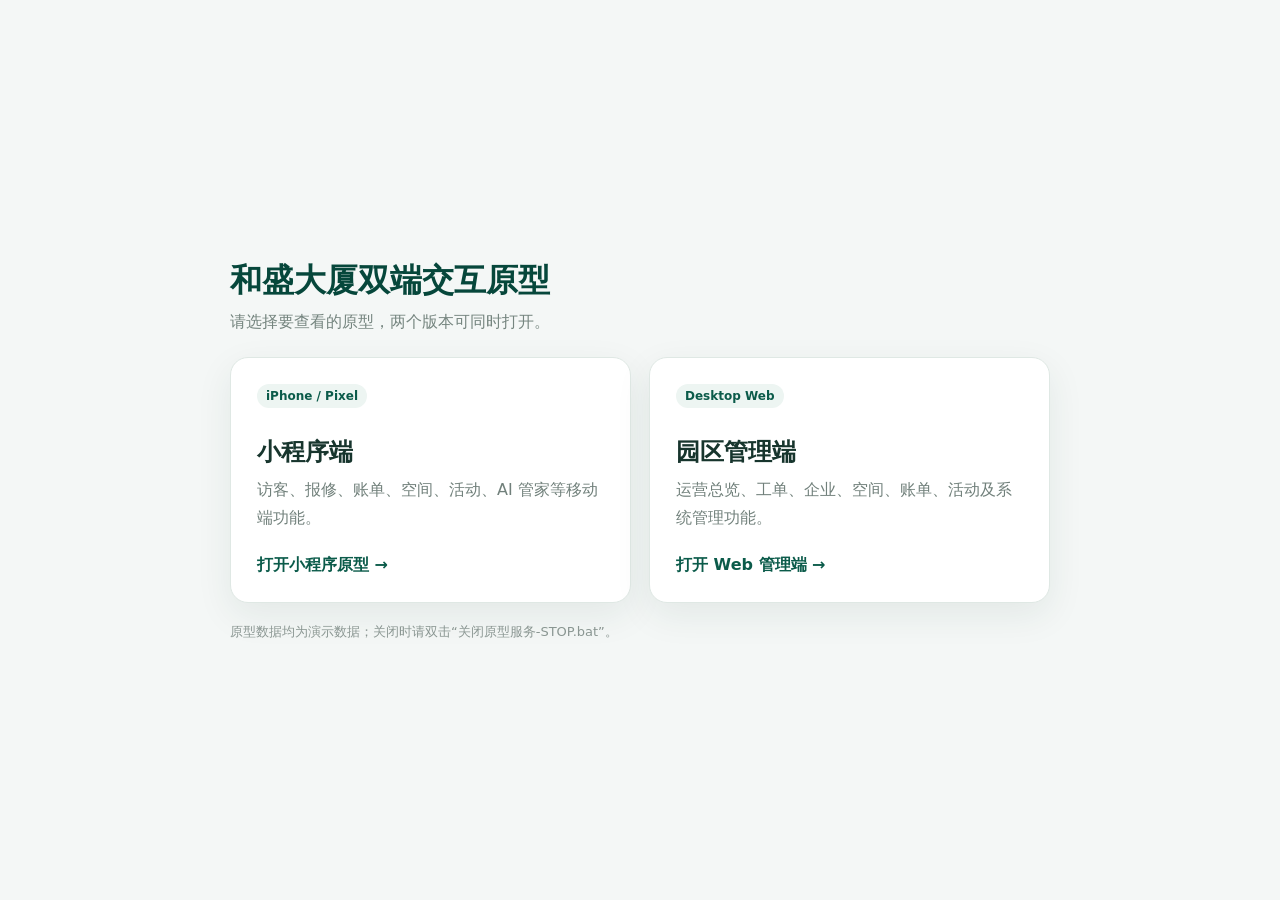
==== index.html @ 1fd6a9f7 "chore: initial commit of existing prototype Co-Authored-By: Claude <noreply@anthropic.com>" ====
<!doctype html>
<html lang="zh-CN">
<head>
  <meta charset="UTF-8" />
  <meta name="viewport" content="width=device-width, initial-scale=1" />
  <title>和盛大厦双端原型</title>
  <style>
    * { box-sizing: border-box; }
    body { margin: 0; min-height: 100vh; display: grid; place-items: center; padding: 32px; background: #f4f7f6; color: #17352d; font-family: "Microsoft YaHei", system-ui, sans-serif; }
    main { width: min(820px, 100%); }
    header { margin-bottom: 24px; }
    h1 { margin: 0; color: #06473b; font-size: 32px; }
    header p { margin: 9px 0 0; color: #75857f; }
    .grid { display: grid; grid-template-columns: repeat(2, minmax(0, 1fr)); gap: 18px; }
    a { display: block; min-height: 220px; padding: 26px; border: 1px solid #dfe8e4; border-radius: 18px; background: white; color: inherit; text-decoration: none; box-shadow: 0 12px 36px rgba(25, 62, 52, .08); transition: transform .18s, box-shadow .18s; }
    a:hover { transform: translateY(-3px); box-shadow: 0 18px 42px rgba(25, 62, 52, .14); }
    .tag { display: inline-block; padding: 5px 9px; border-radius: 999px; background: #edf5f2; color: #0b5b4a; font-size: 12px; font-weight: 700; }
    h2 { margin: 28px 0 8px; font-size: 24px; }
    a p { margin: 0; color: #71807b; line-height: 1.7; }
    strong { display: inline-block; margin-top: 24px; color: #0b5b4a; }
    footer { margin-top: 20px; color: #8a9692; font-size: 13px; }
    @media (max-width: 640px) { .grid { grid-template-columns: 1fr; } body { padding: 20px; } }
  </style>
</head>
<body>
  <main>
    <header><h1>和盛大厦双端交互原型</h1><p>请选择要查看的原型，两个版本可同时打开。</p></header>
    <section class="grid">
      <a href="http://localhost:18081/" target="_blank" rel="noreferrer">
        <span class="tag">iPhone / Pixel</span><h2>小程序端</h2><p>访客、报修、账单、空间、活动、AI 管家等移动端功能。</p><strong>打开小程序原型 →</strong>
      </a>
      <a href="http://localhost:18082/" target="_blank" rel="noreferrer">
        <span class="tag">Desktop Web</span><h2>园区管理端</h2><p>运营总览、工单、企业、空间、账单、活动及系统管理功能。</p><strong>打开 Web 管理端 →</strong>
      </a>
    </section>
    <footer>原型数据均为演示数据；关闭时请双击“关闭原型服务-STOP.bat”。</footer>
  </main>
</body>
</html>
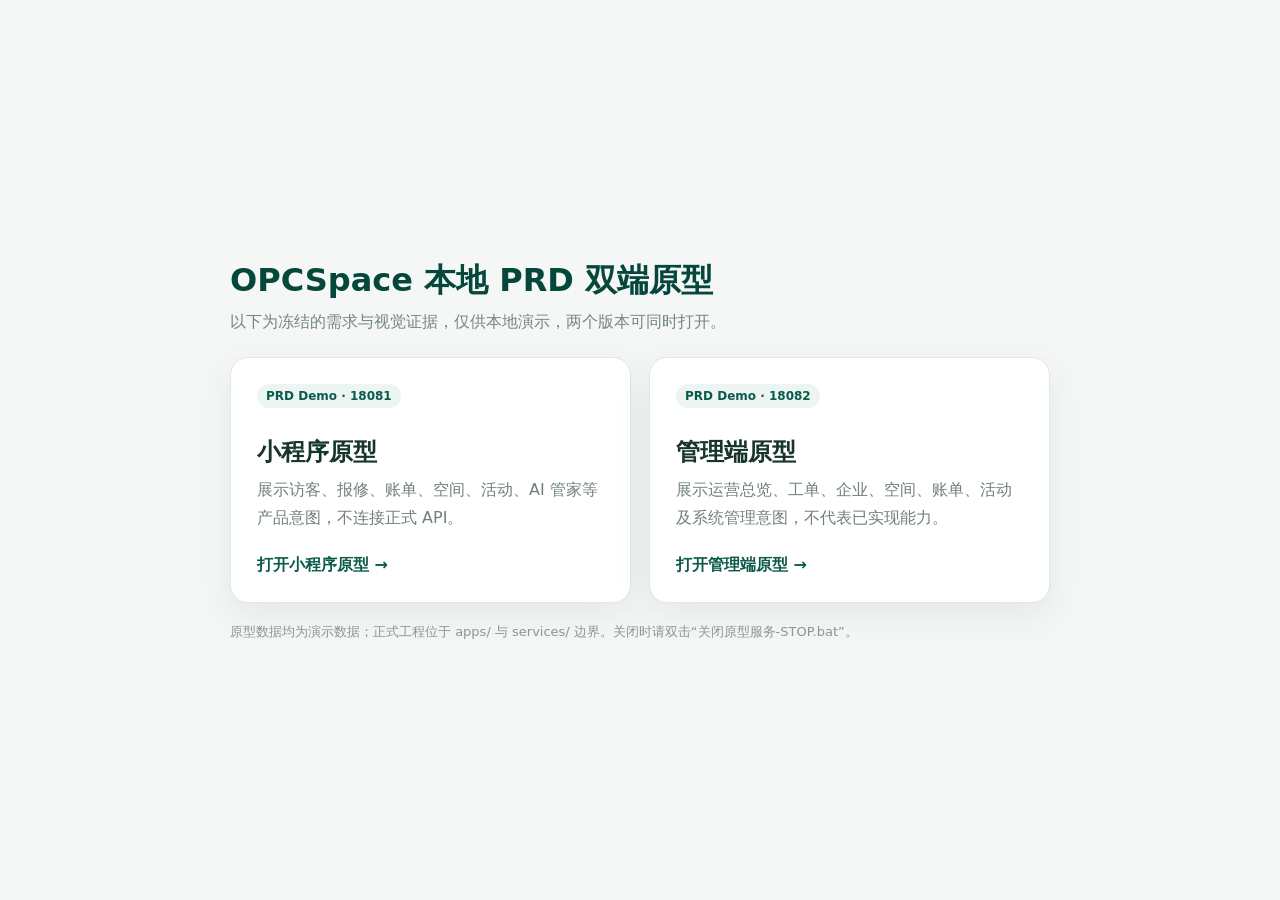
==== commit 15a7d9e5: "chore: establish native opcspace foundation" ====
--- a/index.html
+++ b/index.html
@@ -3,7 +3,7 @@
 <head>
   <meta charset="UTF-8" />
   <meta name="viewport" content="width=device-width, initial-scale=1" />
-  <title>和盛大厦双端原型</title>
+  <title>OPCSpace 本地 PRD 双端原型</title>
   <style>
     * { box-sizing: border-box; }
     body { margin: 0; min-height: 100vh; display: grid; place-items: center; padding: 32px; background: #f4f7f6; color: #17352d; font-family: "Microsoft YaHei", system-ui, sans-serif; }
@@ -24,17 +24,16 @@
 </head>
 <body>
   <main>
-    <header><h1>和盛大厦双端交互原型</h1><p>请选择要查看的原型，两个版本可同时打开。</p></header>
+    <header><h1>OPCSpace 本地 PRD 双端原型</h1><p>以下为冻结的需求与视觉证据，仅供本地演示，两个版本可同时打开。</p></header>
     <section class="grid">
       <a href="http://localhost:18081/" target="_blank" rel="noreferrer">
-        <span class="tag">iPhone / Pixel</span><h2>小程序端</h2><p>访客、报修、账单、空间、活动、AI 管家等移动端功能。</p><strong>打开小程序原型 →</strong>
+        <span class="tag">PRD Demo · 18081</span><h2>小程序原型</h2><p>展示访客、报修、账单、空间、活动、AI 管家等产品意图，不连接正式 API。</p><strong>打开小程序原型 →</strong>
       </a>
       <a href="http://localhost:18082/" target="_blank" rel="noreferrer">
-        <span class="tag">Desktop Web</span><h2>园区管理端</h2><p>运营总览、工单、企业、空间、账单、活动及系统管理功能。</p><strong>打开 Web 管理端 →</strong>
+        <span class="tag">PRD Demo · 18082</span><h2>管理端原型</h2><p>展示运营总览、工单、企业、空间、账单、活动及系统管理意图，不代表已实现能力。</p><strong>打开管理端原型 →</strong>
       </a>
     </section>
-    <footer>原型数据均为演示数据；关闭时请双击“关闭原型服务-STOP.bat”。</footer>
+    <footer>原型数据均为演示数据；正式工程位于 apps/ 与 services/ 边界。关闭时请双击“关闭原型服务-STOP.bat”。</footer>
   </main>
 </body>
 </html>
-
